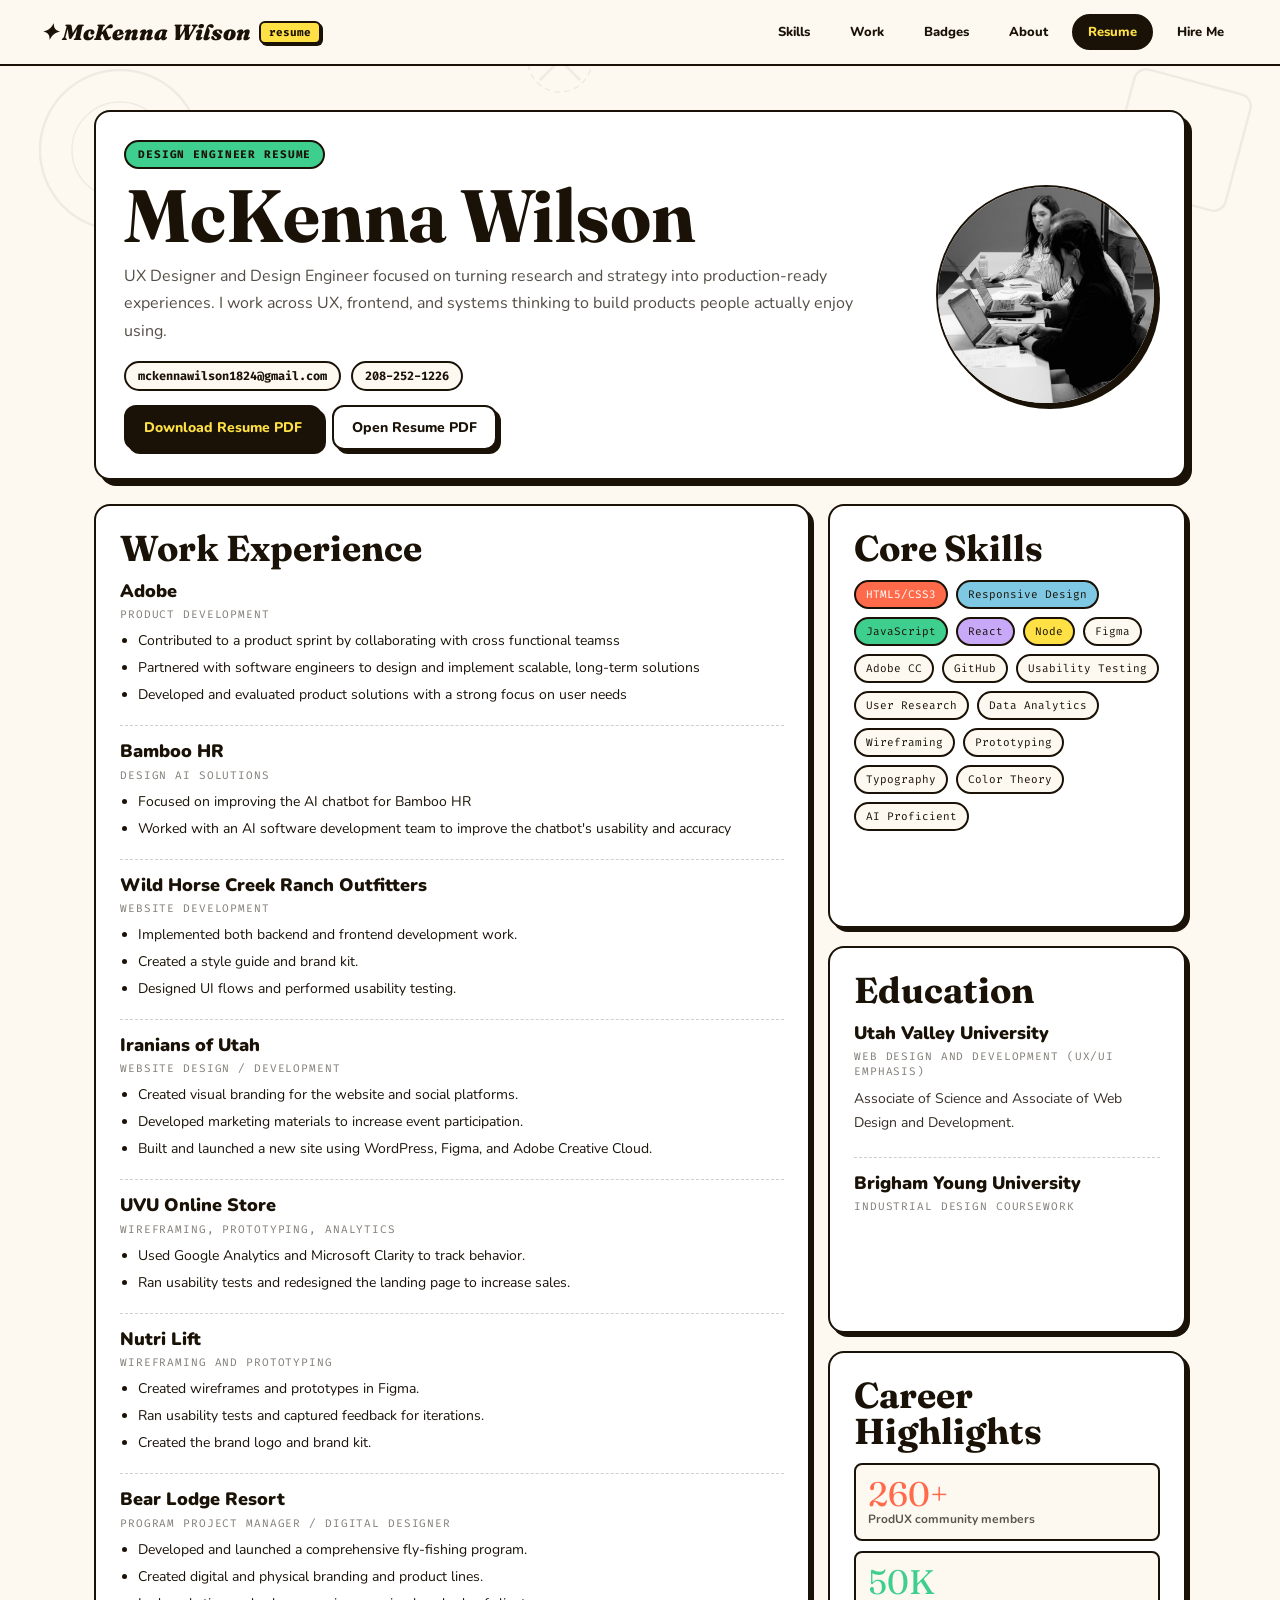
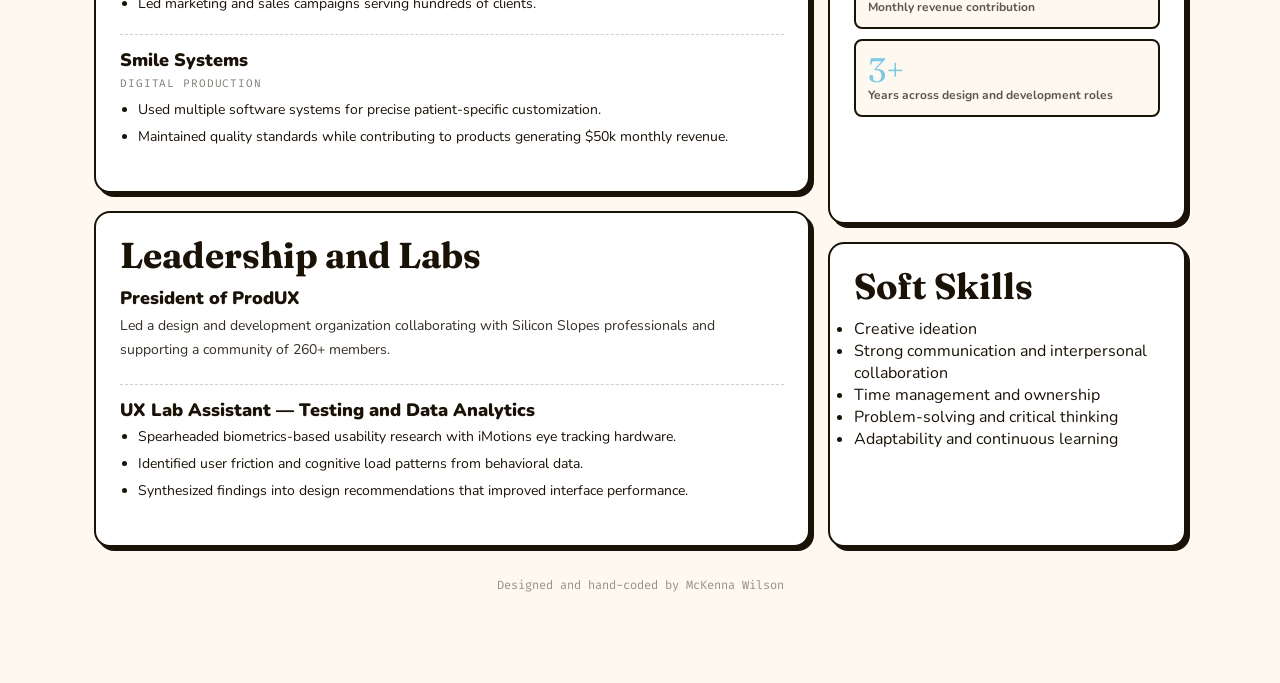
==== resume.html @ 426765ef "push to github" ====
<!DOCTYPE html>
<html lang="en">
<head>
  <meta charset="UTF-8">
  <meta name="viewport" content="width=device-width, initial-scale=1.0">
  <title>Resume | McKenna Wilson</title>
  <link rel="icon" type="image/x-icon" href="assets/favicon.ico">
  <link rel="icon" type="image/png" sizes="32x32" href="assets/favicon-32x32.png">
  <link rel="icon" type="image/png" sizes="16x16" href="assets/favicon-16x16.png">
  <link rel="apple-touch-icon" sizes="180x180" href="assets/apple-touch-icon.png">
  <link rel="preconnect" href="https://fonts.googleapis.com">
  <link href="https://fonts.googleapis.com/css2?family=Fraunces:ital,opsz,wght@0,9..144,300;0,9..144,700;0,9..144,900;1,9..144,300;1,9..144,700&family=Nunito:wght@400;600;700;800;900&family=Fira+Code:wght@400;500&display=swap" rel="stylesheet">
  <style>
    :root {
      --cream: #fdf8f0;
      --ink: #1a1207;
      --coral: #ff6b4a;
      --mint: #3ecf8e;
      --lemon: #ffe145;
      --sky: #7ec8e3;
      --lilac: #c8a8f9;
      --peach: #ffb347;
      --border-w: 2.5px;
      --radius: 16px;
      --radius-sm: 8px;
      --shadow: 4px 4px 0px var(--ink);
      --shadow-lg: 6px 6px 0px var(--ink);
      --display: 'Fraunces', serif;
      --sans: 'Nunito', sans-serif;
      --mono: 'Fira Code', monospace;
    }

    *, *::before, *::after { box-sizing: border-box; margin: 0; padding: 0; }
    body { background: var(--cream); color: var(--ink); font-family: var(--sans); }

    .doodle-bg { position: fixed; inset: 0; pointer-events: none; z-index: 0; opacity: 0.055; overflow: hidden; }
    .doodle-bg svg { width: 100%; height: 100%; }

    nav {
      position: sticky;
      top: 0;
      z-index: 20;
      padding: 14px 40px;
      background: var(--cream);
      border-bottom: var(--border-w) solid var(--ink);
      display: flex;
      align-items: center;
      justify-content: space-between;
    }
    .nav-logo {
      text-decoration: none;
      color: var(--ink);
      font-family: var(--display);
      font-weight: 900;
      font-size: 22px;
      font-style: italic;
      display: flex;
      align-items: center;
      gap: 8px;
    }
    .logo-badge {
      font-family: var(--mono);
      font-size: 11px;
      padding: 2px 8px;
      border: var(--border-w) solid var(--ink);
      border-radius: 6px;
      background: var(--lemon);
      box-shadow: 2px 2px 0 var(--ink);
      font-style: normal;
    }
    .nav-links { display: flex; align-items: center; gap: 8px; }
    .nav-links a {
      text-decoration: none;
      color: var(--ink);
      font-size: 13px;
      font-weight: 800;
      padding: 7px 14px;
      border-radius: 999px;
      border: var(--border-w) solid transparent;
    }
    .nav-links a:hover { background: var(--lemon); border-color: var(--ink); box-shadow: var(--shadow); }
    .nav-links .active { background: var(--ink); color: var(--lemon); border-color: var(--ink); }

    .page { position: relative; z-index: 1; max-width: 1140px; margin: 0 auto; padding: 44px 24px 90px; }

    .hero {
      background: #fff;
      border: var(--border-w) solid var(--ink);
      border-radius: var(--radius);
      box-shadow: var(--shadow-lg);
      padding: 28px;
      margin-bottom: 24px;
    }
    .hero-layout {
      display: grid;
      grid-template-columns: minmax(0, 1fr) 220px;
      gap: 24px;
      align-items: center;
    }
    .hero-photo {
      width: 220px;
      height: 220px;
      border-radius: 50%;
      overflow: hidden;
      border: var(--border-w) solid var(--ink);
      box-shadow: var(--shadow);
      background: #fff;
      justify-self: end;
    }
    .hero-photo img {
      width: 100%;
      height: 100%;
      object-fit: cover;
      display: block;
    }
    .hero-eyebrow {
      display: inline-block;
      font-family: var(--mono);
      font-size: 11px;
      font-weight: 700;
      letter-spacing: 0.08em;
      text-transform: uppercase;
      border: var(--border-w) solid var(--ink);
      border-radius: 999px;
      background: var(--mint);
      padding: 5px 12px;
      margin-bottom: 12px;
    }
    h1 {
      font-family: var(--display);
      font-size: clamp(44px, 7vw, 74px);
      line-height: 0.95;
      margin-bottom: 12px;
    }
    .subtitle { max-width: 760px; opacity: 0.75; line-height: 1.7; margin-bottom: 16px; }
    .quick-links { display: flex; flex-wrap: wrap; gap: 10px; }
    .quick-links a {
      text-decoration: none;
      color: var(--ink);
      font-family: var(--mono);
      font-size: 12px;
      font-weight: 700;
      background: var(--cream);
      border: 2px solid var(--ink);
      border-radius: 999px;
      padding: 5px 12px;
    }

    .download-row {
      margin-top: 14px;
      display: flex;
      gap: 10px;
      flex-wrap: wrap;
    }
    .btn {
      display: inline-block;
      text-decoration: none;
      font-size: 14px;
      font-weight: 800;
      padding: 11px 18px;
      border-radius: 12px;
      border: var(--border-w) solid var(--ink);
      box-shadow: var(--shadow);
    }
    .btn-fill { background: var(--ink); color: var(--lemon); }
    .btn-outline { background: #fff; color: var(--ink); }

    .resume-grid {
      display: grid;
      grid-template-columns: 2fr 1fr;
      gap: 18px;
    }
    .panel {
      background: #fff;
      border: var(--border-w) solid var(--ink);
      border-radius: var(--radius);
      box-shadow: var(--shadow);
      padding: 24px;
    }
    .section-title {
      font-family: var(--display);
      font-size: 36px;
      line-height: 1;
      margin-bottom: 14px;
    }
    .chip-row { display: flex; flex-wrap: wrap; gap: 8px; }
    .chip {
      font-family: var(--mono);
      font-size: 11px;
      padding: 5px 10px;
      border-radius: 999px;
      border: 2px solid var(--ink);
      background: var(--cream);
    }
    .chip.coral { background: var(--coral); color: #fff; }
    .chip.sky { background: var(--sky); }
    .chip.lemon { background: var(--lemon); }
    .chip.lilac { background: var(--lilac); }
    .chip.mint { background: var(--mint); }

    .entry { padding: 14px 0; border-top: 1.5px dashed rgba(26, 18, 7, 0.2); }
    .entry:first-of-type { border-top: 0; padding-top: 0; }
    .entry-title {
      font-weight: 900;
      font-size: 18px;
      line-height: 1.3;
      margin-bottom: 4px;
    }
    .entry-meta {
      font-family: var(--mono);
      font-size: 11px;
      opacity: 0.55;
      text-transform: uppercase;
      letter-spacing: 0.08em;
      margin-bottom: 8px;
    }
    .entry p { font-size: 14px; line-height: 1.7; opacity: 0.88; margin-bottom: 8px; }
    .entry ul { margin-left: 18px; }
    .entry li { margin-bottom: 6px; line-height: 1.5; font-size: 14px; }

    .kpi {
      border: var(--border-w) solid var(--ink);
      border-radius: var(--radius-sm);
      padding: 12px;
      margin-bottom: 10px;
      background: var(--cream);
    }
    .kpi-value { font-family: var(--display); font-size: 34px; line-height: 1; }
    .kpi-label { font-size: 12px; font-weight: 700; opacity: 0.7; }

    .stack { display: grid; gap: 18px; }
    footer {
      margin-top: 30px;
      text-align: center;
      font-family: var(--mono);
      font-size: 12px;
      opacity: 0.45;
    }

    @media (max-width: 980px) {
      nav { padding: 12px 16px; gap: 12px; flex-wrap: wrap; }
      .resume-grid { grid-template-columns: 1fr; }
      .nav-links { overflow-x: auto; width: 100%; padding-bottom: 2px; }
      .hero-layout {
        grid-template-columns: 1fr;
        justify-items: center;
        text-align: center;
      }
      .hero-photo {
        justify-self: center;
        width: 180px;
        height: 180px;
      }
      .subtitle { margin-left: auto; margin-right: auto; }
      .quick-links, .download-row { justify-content: center; }
    }
  </style>
</head>
<body>
  <div class="doodle-bg">
    <svg viewBox="0 0 1440 900" fill="none" xmlns="http://www.w3.org/2000/svg" preserveAspectRatio="xMidYMid slice">
      <circle cx="200" cy="150" r="80" stroke="#1a1207" stroke-width="2.5"/>
      <circle cx="200" cy="150" r="48" stroke="#1a1207" stroke-width="1.5"/>
      <rect x="1200" y="80" width="120" height="120" rx="12" stroke="#1a1207" stroke-width="2.5" transform="rotate(15 1260 140)"/>
      <line x1="620" y1="40" x2="660" y2="80" stroke="#1a1207" stroke-width="2.5"/>
      <line x1="660" y1="40" x2="620" y2="80" stroke="#1a1207" stroke-width="2.5"/>
      <circle cx="640" cy="60" r="32" stroke="#1a1207" stroke-width="1.5" stroke-dasharray="6 4"/>
    </svg>
  </div>

  <nav>
    <a href="index.html" class="nav-logo">✦ McKenna Wilson <span class="logo-badge">resume</span></a>
    <div class="nav-links">
      <a href="index.html#skills">Skills</a>
      <a href="index.html#projects">Work</a>
      <a href="index.html#achievements">Badges</a>
      <a href="index.html#about">About</a>
      <a href="resume.html" class="active">Resume</a>
      <a href="index.html#contact">Hire Me</a>
    </div>
  </nav>

  <main class="page">
    <section class="hero">
      <div class="hero-layout">
        <div class="hero-content">
          <div class="hero-eyebrow">Design Engineer Resume</div>
          <h1>McKenna Wilson</h1>
          <p class="subtitle">
            UX Designer and Design Engineer focused on turning research and strategy into production-ready
            experiences. I work across UX, frontend, and systems thinking to build products people actually enjoy using.
          </p>
          <div class="quick-links">
            <a href="mailto:mckennawilson1824@gmail.com">mckennawilson1824@gmail.com</a>
            <a href="tel:+12082521226">208-252-1226</a>
          </div>
          <div class="download-row">
            <a class="btn btn-fill" href="assets/McKenna Wilson Design Engineer Resume.pdf" target="_blank" rel="noopener noreferrer" download>Download Resume PDF</a>
            <a class="btn btn-outline" href="assets/McKenna Wilson Design Engineer Resume.pdf" target="_blank" rel="noopener noreferrer">Open Resume PDF</a>
          </div>
        </div>
        <div class="hero-photo">
          <img src="assets/resume-hero-photo.png" alt="McKenna Wilson working with a team">
        </div>
      </div>
    </section>

    <section class="resume-grid">
      <div class="stack">
        <article class="panel">
          <h2 class="section-title">Work Experience</h2>

          <div class="entry">
            <div class="entry-title">Adobe</div>
            <div class="entry-meta">Product Development</div>
            <ul>
              <li>Contributed to a product sprint by collaborating with cross functional teamss</li>
              <li>Partnered with software engineers to design and implement scalable, long-term
                solutions</li>
              <li>Developed and evaluated product solutions with a strong focus on user needs</li>
            </ul>
          </div>

          <div class="entry">
            <div class="entry-title">Bamboo HR</div>
            <div class="entry-meta">Design AI Solutions</div>
            <ul>
              <li>Focused on improving the AI chatbot for Bamboo HR</li>
              <li>Worked with an AI software development team to improve the chatbot's usability and accuracy</li>
            </ul>
          </div>

          <div class="entry">
            <div class="entry-title">Wild Horse Creek Ranch Outfitters</div>
            <div class="entry-meta">Website Development</div>
            <ul>
              <li>Implemented both backend and frontend development work.</li>
              <li>Created a style guide and brand kit.</li>
              <li>Designed UI flows and performed usability testing.</li>
            </ul>
          </div>

          <div class="entry">
            <div class="entry-title">Iranians of Utah</div>
            <div class="entry-meta">Website Design / Development</div>
            <ul>
              <li>Created visual branding for the website and social platforms.</li>
              <li>Developed marketing materials to increase event participation.</li>
              <li>Built and launched a new site using WordPress, Figma, and Adobe Creative Cloud.</li>
            </ul>
          </div>

          <div class="entry">
            <div class="entry-title">UVU Online Store</div>
            <div class="entry-meta">Wireframing, Prototyping, Analytics</div>
            <ul>
              <li>Used Google Analytics and Microsoft Clarity to track behavior.</li>
              <li>Ran usability tests and redesigned the landing page to increase sales.</li>
            </ul>
          </div>
          
          <div class="entry">
            <div class="entry-title">Nutri Lift</div>
            <div class="entry-meta">Wireframing and Prototyping</div>
            <ul>
              <li>Created wireframes and prototypes in Figma.</li>
              <li>Ran usability tests and captured feedback for iterations.</li>
              <li>Created the brand logo and brand kit.</li>
            </ul>
          </div>

          <div class="entry">
            <div class="entry-title">Bear Lodge Resort </div>
            <div class="entry-meta">Program Project Manager / Digital Designer</div>
            <ul>
              <li>Developed and launched a comprehensive fly-fishing program.</li>
              <li>Created digital and physical branding and product lines.</li>
              <li>Led marketing and sales campaigns serving hundreds of clients.</li>
            </ul>
          </div>

          <div class="entry">
            <div class="entry-title">Smile Systems </div>
            <div class="entry-meta">Digital Production</div>
            <ul>
              <li>Used multiple software systems for precise patient-specific customization.</li>
              <li>Maintained quality standards while contributing to products generating $50k monthly revenue.</li>
            </ul>
          </div>

        </article>

        <article class="panel">
          <h2 class="section-title">Leadership and Labs</h2>

          <div class="entry">
            <div class="entry-title">President of ProdUX</div>
            <p>Led a design and development organization collaborating with Silicon Slopes professionals and supporting a community of 260+ members.</p>
          </div>

          <div class="entry">
            <div class="entry-title">UX Lab Assistant — Testing and Data Analytics</div>
            <ul>
              <li>Spearheaded biometrics-based usability research with iMotions eye tracking hardware.</li>
              <li>Identified user friction and cognitive load patterns from behavioral data.</li>
              <li>Synthesized findings into design recommendations that improved interface performance.</li>
            </ul>
          </div>
        </article>
      </div>

      <aside class="stack">
        <article class="panel">
          <h2 class="section-title">Core Skills</h2>
          <div class="chip-row">
            <span class="chip coral">HTML5/CSS3</span>
            <span class="chip sky">Responsive Design</span>
            <span class="chip mint">JavaScript</span>
            <span class="chip lilac">React</span>
            <span class="chip lemon">Node</span>
            <span class="chip">Figma</span>
            <span class="chip">Adobe CC</span>
            <span class="chip">GitHub</span>
            <span class="chip">Usability Testing</span>
            <span class="chip">User Research</span>
            <span class="chip">Data Analytics</span>
            <span class="chip">Wireframing</span>
            <span class="chip">Prototyping</span>
            <span class="chip">Typography</span>
            <span class="chip">Color Theory</span>
            <span class="chip">AI Proficient</span>
          </div>
        </article>

        <article class="panel">
          <h2 class="section-title">Education</h2>
          <div class="entry">
            <div class="entry-title">Utah Valley University</div>
            <div class="entry-meta">Web Design and Development (UX/UI emphasis)</div>
            <p>Associate of Science and Associate of Web Design and Development.</p>
          </div>
          <div class="entry">
            <div class="entry-title">Brigham Young University</div>
            <div class="entry-meta">Industrial Design Coursework</div>
          </div>
        </article>

        <article class="panel">
          <h2 class="section-title">Career Highlights</h2>
          <div class="kpi">
            <div class="kpi-value" style="color:var(--coral)">260+</div>
            <div class="kpi-label">ProdUX community members</div>
          </div>
          <div class="kpi">
            <div class="kpi-value" style="color:var(--mint)">50K</div>
            <div class="kpi-label">Monthly revenue contribution</div>
          </div>
          <div class="kpi">
            <div class="kpi-value" style="color:var(--sky)">3+</div>
            <div class="kpi-label">Years across design and development roles</div>
          </div>
        </article>

        <article class="panel">
          <h2 class="section-title">Soft Skills</h2>
          <ul>
            <li>Creative ideation</li>
            <li>Strong communication and interpersonal collaboration</li>
            <li>Time management and ownership</li>
            <li>Problem-solving and critical thinking</li>
            <li>Adaptability and continuous learning</li>
          </ul>
        </article>
      </aside>
    </section>

    <footer>Designed and hand-coded by McKenna Wilson</footer>
  </main>
</body>
</html>
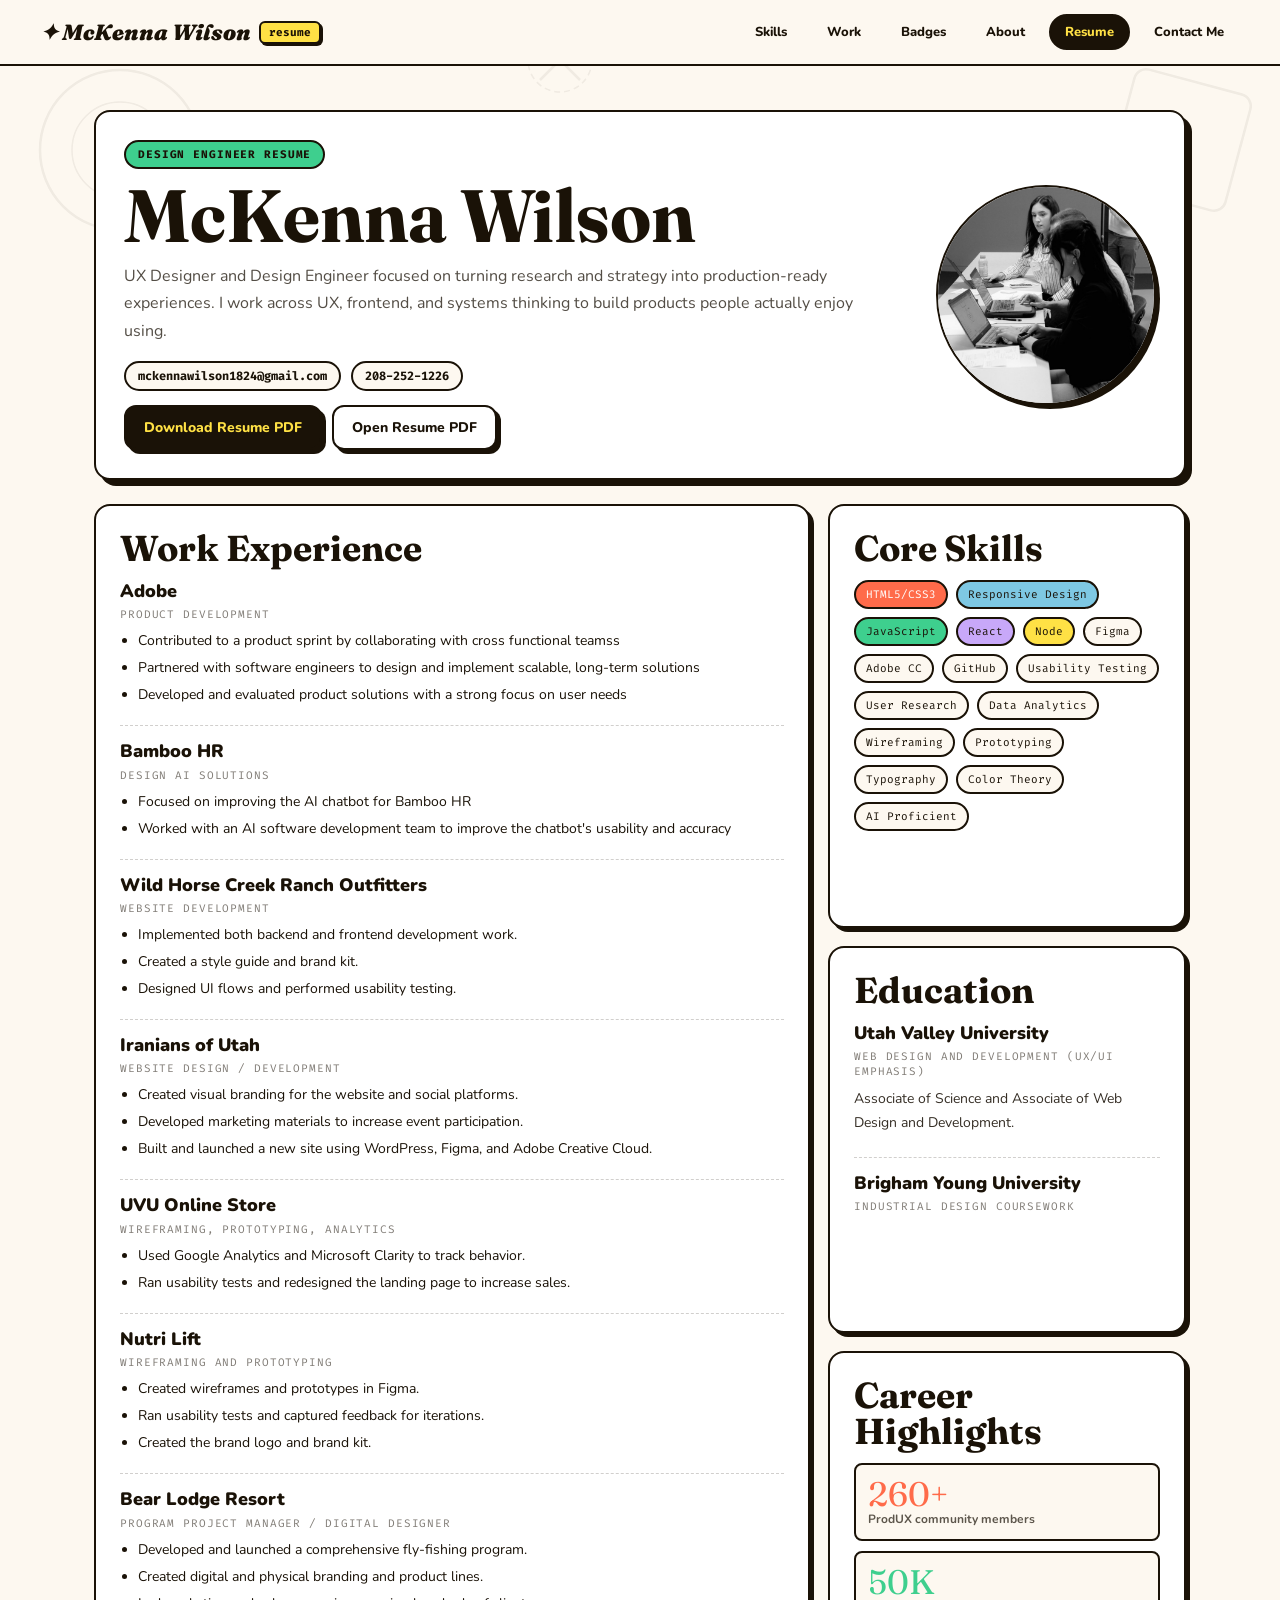
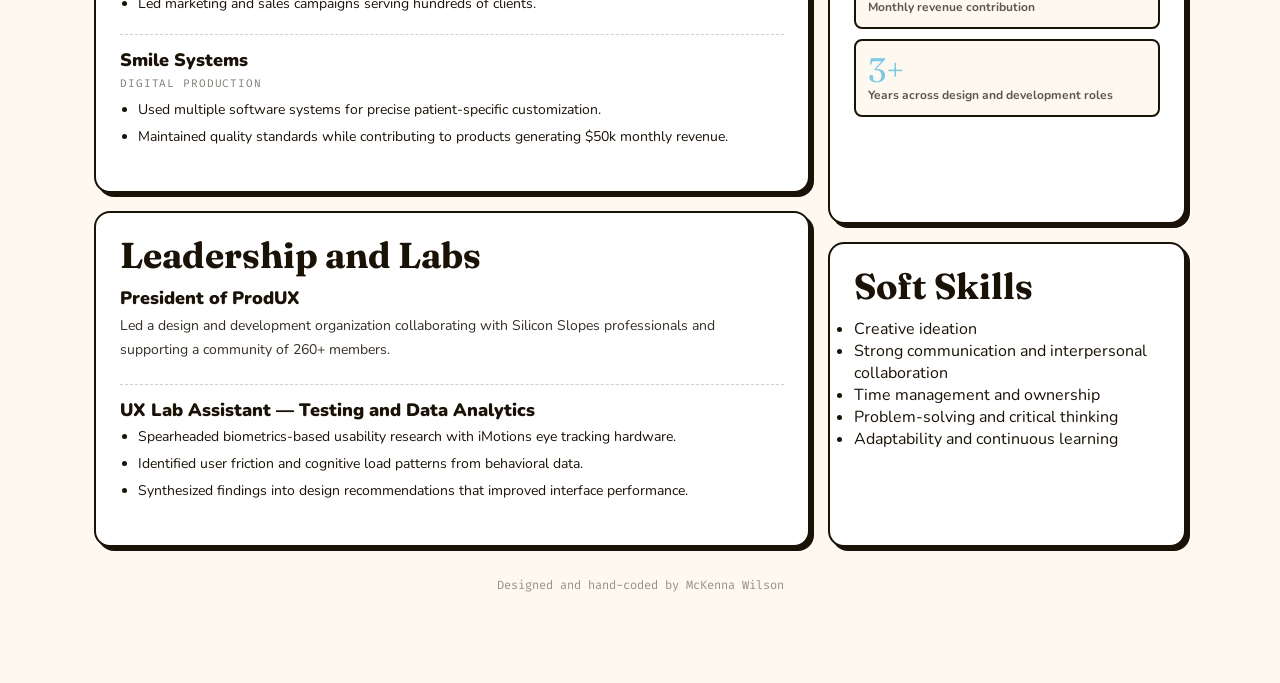
==== commit b89aebb5: "Update resume.html" ====
--- a/resume.html
+++ b/resume.html
@@ -276,7 +276,7 @@
       <a href="index.html#achievements">Badges</a>
       <a href="index.html#about">About</a>
       <a href="resume.html" class="active">Resume</a>
-      <a href="index.html#contact">Hire Me</a>
+      <a href="index.html#contact">Contact Me</a>
     </div>
   </nav>
 
